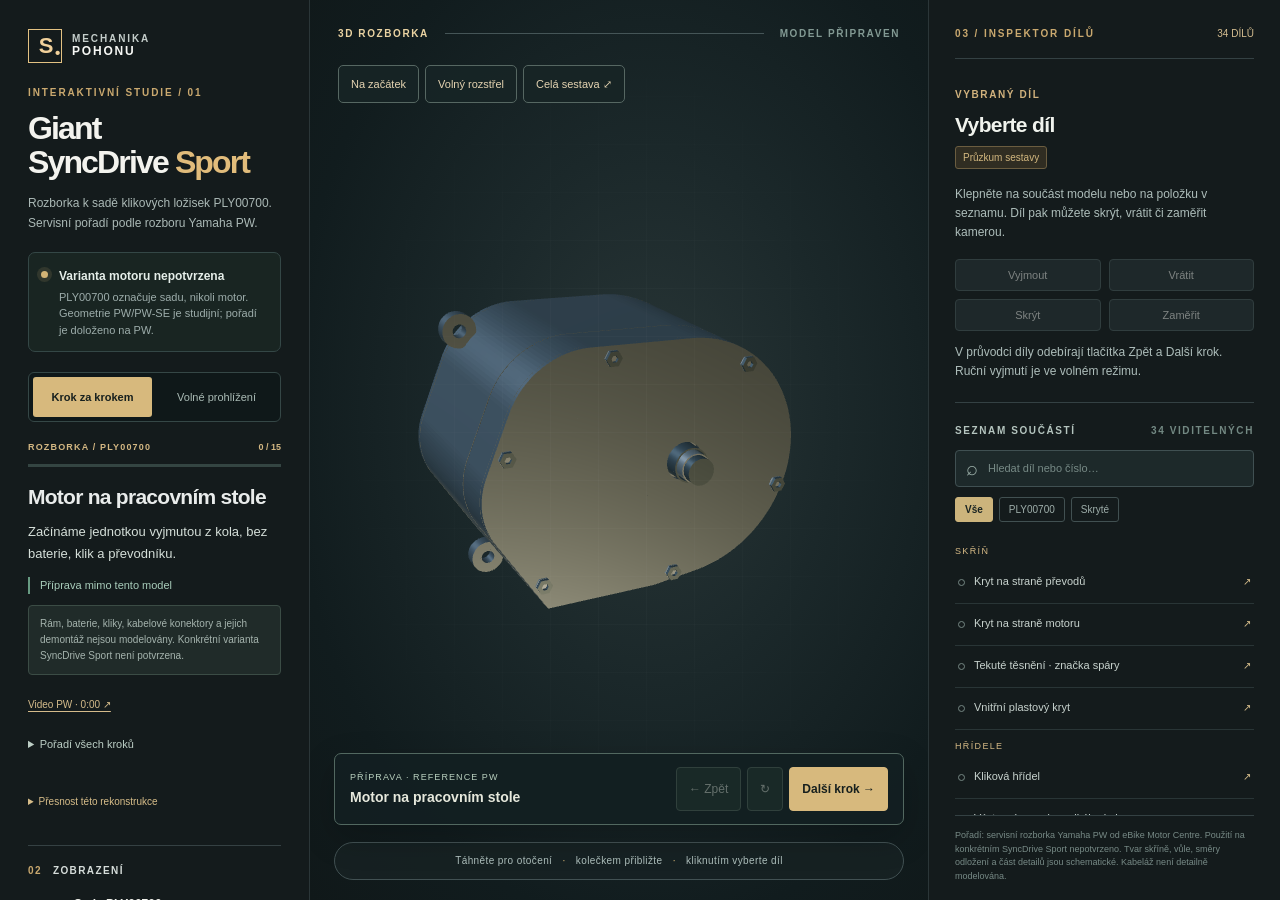
==== index.html @ a7e2060c "Publish SyncDrive Sport interactive 3D study" ====
<!doctype html>
<html lang="cs">
<head>
  <meta charset="utf-8">
  <meta name="viewport" content="width=device-width, initial-scale=1">
  <title>SyncDrive Sport | Interaktivní rozborka</title>
  <meta name="description" content="Interaktivní 3D studie motoru Giant SyncDrive Sport. Rozložte sestavu, prohlédněte součásti a odlište doložené údaje od rekonstruované geometrie.">
  <link rel="stylesheet" href="./style.css">
  <script type="importmap">{"imports":{"three":"./vendor/three.module.js"}}</script>
  <script type="module" src="./app.js"></script>
</head>
<body>
  <div class="app-shell">
    <aside class="left-panel">
      <div class="brand"><span class="brand-icon">S<span class="brand-dot">•</span></span><span>MECHANIKA<br><b>POHONU</b></span></div>
      <p class="eyebrow">INTERAKTIVNÍ STUDIE / 01</p>
      <h1>Giant<br>SyncDrive <em>Sport</em></h1>
      <p class="intro">Rozborka k sadě klikových ložisek PLY00700. Servisní pořadí podle rozboru Yamaha PW.</p>
      <div class="status-card"><span class="pulse"></span><div><strong>Varianta motoru nepotvrzena</strong><small>PLY00700 označuje sadu, nikoli motor. Geometrie PW/PW-SE je studijní; pořadí je doloženo na PW.</small></div></div>
      <div class="mode-tabs" aria-label="Režim prohlížení"><button id="mode-guide" aria-pressed="true">Krok za krokem</button><button id="mode-free" aria-pressed="false">Volné prohlížení</button></div>
      <section id="guide-panel" aria-label="Průvodce rozborkou">
        <div class="guide-heading"><span>ROZBORKA / PLY00700</span><output id="step-count">0 / 15</output></div>
        <progress id="step-progress" max="15" value="0" aria-label="Postup rozborky"></progress>
        <h2 id="step-title">Motor na pracovním stole</h2>
        <p id="step-text"></p>
        <p id="step-tool" class="step-tool"></p>
        <p id="step-note" class="step-note"></p>
        <a id="step-source" class="detail-source" target="_blank" rel="noreferrer">Referenční video PW ↗</a>
        <details class="guide-outline"><summary>Pořadí všech kroků</summary><ol id="step-list"></ol></details>
        <details class="accuracy-notes"><summary>Přesnost této rekonstrukce</summary><p>Skříň má dutinu, díly průchozí otvory a převody oddělené roviny. Po vytažení z uložení se podsestavy odkládají stranou; O-kroužky se schematicky roztahují.</p><p>Průniky jsou kontrolovány pro tuto studijní geometrii a její dráhy. Skříň, středy hřídelí, zubové profily, rozměry ložisek a kabeláž nejsou výrobně přesné. Značka tekutého těsnění není vyjímatelný díl.</p><a href="https://www.ebikemotorcentre.com/product/yamaha-pw-pw-se-crankshaft-bearing-kit-part-no-ply00700/" target="_blank" rel="noreferrer">Katalog sady PLY00700 ↗</a></details>
      </section>
      <div id="free-controls" hidden>
      <div class="control-title"><span>01</span> ROZLOŽENÍ</div>
      <div class="range-row"><label for="explode">Průběh rozborky</label><output id="explode-value">0 %</output></div>
      <input id="explode" type="range" min="0" max="100" value="0" step="1" aria-label="Míra rozložení sestavy">
      <div class="range-endpoints"><span>Sestaveno</span><span>Rozloženo</span></div>
      <p class="free-note">Posuvník plynule prochází ověřenými drahami průvodce. Ruční vyjmutí odloží vybraný díl samostatně vedle sestavy.</p>
      </div>
      <div class="control-title"><span>02</span> ZOBRAZENÍ</div>
      <button id="kit" class="toggle-button" aria-pressed="false"><span class="switch"></span><span><b>Sada PLY00700</b><small>Zvýraznit kliková ložiska a O-kroužky</small></span></button>
      <button id="housing" class="toggle-button" aria-pressed="false"><span class="switch"></span><span><b>Průhledná skříň</b><small>Odhalit vnitřní uspořádání</small></span></button>
      <button id="assemble" class="primary-action">Sestavit vše <span>↺</span></button>
      <button id="camera-reset" class="text-action">Vrátit výchozí pohled <span>⌖</span></button>
      <p class="source-note">Podklady: <a href="https://avdweb.nl/solar-bike/hub-motor/yamaha-pw-se" target="_blank" rel="noreferrer">rozbor PW-SE ↗</a> · <a href="https://www.ebikemotorcentre.com/yamaha-motor-parts/yamaha-pw-and-pw-se/" target="_blank" rel="noreferrer">servisní katalog ↗</a></p>
    </aside>
    <main class="stage" id="stage">
      <div class="stage-top"><span class="stage-kicker">3D ROZBORKA</span><span class="stage-line"></span><span id="load-state" role="status">NAČÍTÁM MODEL</span></div>
      <div id="canvas-wrap" aria-label="Interaktivní model motoru"></div>
      <div id="stage-message" class="stage-message" role="status"><span class="loading-ring" aria-hidden="true"></span><strong id="stage-message-title">Připravujeme model motoru</strong><p id="stage-message-text">Načítání 3D sestavy a seznamu součástí…</p><button id="retry" hidden>Zkusit znovu</button></div>
      <div class="stage-tools" aria-label="Rychlé pohledy"><button id="view-assembled">Na začátek</button><button id="view-exploded">Volný rozstřel</button><button id="fit-all" title="Zobrazit všechny viditelné díly">Celá sestava ⤢</button></div>
      <div id="guide-nav" class="guide-nav" aria-label="Ovládání rozborky"><div class="guide-current" role="status" aria-live="polite"><span id="stage-step-count">PŘÍPRAVA</span><strong id="stage-step-title">Motor na pracovním stole</strong></div><div class="guide-nav-buttons"><button id="step-prev" disabled>← Zpět</button><button id="step-replay" disabled title="Zopakovat pohyb aktuálního kroku">↻</button><button id="step-next">Další krok →</button></div></div>
      <div class="stage-hint">Táhněte pro otočení <i>·</i> kolečkem přibližte <i>·</i> kliknutím vyberte díl</div>
      <div class="stage-corner">PW / PW-SE<br><strong>SYNC<span>DRIVE</span></strong></div>
    </main>
    <aside class="right-panel">
      <div class="panel-top"><span class="eyebrow">03 / INSPEKTOR DÍLŮ</span><span id="part-count">—</span></div>
      <div class="selected" id="selected">
        <span class="selected-label">VYBRANÝ DÍL</span>
        <h2 id="selected-name">Vyberte díl</h2>
        <code id="selected-id"></code>
        <span id="selected-status" class="fact-pill">Průzkum sestavy</span>
        <p id="selected-description">Klepněte na součást modelu nebo na položku v seznamu. Díl pak můžete skrýt, vrátit či zaměřit kamerou.</p>
        <div class="selected-actions"><button id="remove-part" disabled>Vyjmout</button><button id="restore-part" disabled>Vrátit</button><button id="hide-part" disabled>Skrýt</button><button id="focus-part" disabled>Zaměřit</button></div>
        <p id="inspection-note" class="inspection-note">V průvodci díly odebírají tlačítka Zpět a Další krok. Ruční vyjmutí je ve volném režimu.</p>
        <a id="selected-source" class="detail-source" target="_blank" rel="noreferrer" hidden>Otevřít zdroj ↗</a>
      </div>
      <div class="list-title"><span>SEZNAM SOUČÁSTÍ</span><span id="visible-count"></span></div>
      <label class="search-wrap"><span>⌕</span><input id="search" type="search" placeholder="Hledat díl nebo číslo…" autocomplete="off" aria-label="Hledat díl"></label>
      <div class="filter-row"><button class="filter active" data-filter="all">Vše</button><button class="filter" data-filter="kit">PLY00700</button><button class="filter" data-filter="hidden">Skryté</button></div>
      <div id="part-list" class="part-list" aria-label="Seznam součástí"></div>
      <div class="disclaimer">Pořadí: servisní rozborka Yamaha PW od eBike Motor Centre. Použití na konkrétním SyncDrive Sport nepotvrzeno. Tvar skříně, vůle, směry odložení a část detailů jsou schematické. Kabeláž není detailně modelována.</div>
    </aside>
  </div>
  <noscript><p class="noscript-message">Pro zobrazení interaktivního motoru zapněte JavaScript v prohlížeči.</p></noscript>
</body>
</html>
---- style.css ----
:root{font-family:Inter,ui-sans-serif,-apple-system,BlinkMacSystemFont,"Segoe UI",sans-serif;color:#e9eceb;background:#101617;font-synthesis:none}*{box-sizing:border-box}html,body{margin:0;min-width:320px;height:100%}button,input{font:inherit}button{cursor:pointer}a{color:inherit}.app-shell{display:grid;grid-template-columns:310px minmax(360px,1fr) 352px;min-height:100vh;height:100vh}.left-panel,.right-panel{z-index:2;background:#141b1c;overflow:auto;scrollbar-width:thin;scrollbar-color:#394548 transparent}.left-panel{padding:29px 28px 24px;border-right:1px solid #2b3638}.right-panel{padding:28px 26px 0;border-left:1px solid #2b3638;display:flex;flex-direction:column}.brand{display:flex;gap:10px;align-items:center;font-size:10px;line-height:1.05;letter-spacing:.19em;font-weight:600;color:#c4cdca}.brand b{font-size:12px;letter-spacing:.15em;color:#f6f7f4}.brand-icon{width:34px;height:34px;border:1px solid #e3c283;display:grid;place-items:center;font-size:22px;font-weight:700;letter-spacing:-.1em;color:#f1d19b;position:relative}.brand-dot{font-size:15px;position:absolute;bottom:1px;right:3px}.eyebrow{font-size:10px;letter-spacing:.19em;font-weight:750;color:#caa96f}.left-panel>.eyebrow{margin:54px 0 14px}h1{font-size:43px;letter-spacing:-.058em;line-height:1.05;margin:0;color:#f3f3ee;font-weight:700}h1 em{font-style:normal;color:#e1bc7b}.intro{font-size:13px;line-height:1.68;color:#abb9b6;max-width:250px;margin:19px 0 26px}.status-card{display:flex;gap:11px;align-items:flex-start;border:1px solid #344746;background:#192522;padding:13px 12px;margin-bottom:30px;border-radius:7px}.status-card strong{font-size:12px;color:#e5eee9}.status-card small{display:block;color:#9dadab;font-size:11px;line-height:1.5;margin-top:5px}.pulse{width:7px;height:7px;flex:none;background:#d3b475;border-radius:50%;margin-top:5px;box-shadow:0 0 0 4px #d3b47520}.control-title{border-top:1px solid #354143;padding-top:19px;margin:0 0 17px;display:flex;gap:11px;color:#d6ddda;letter-spacing:.14em;font-weight:750;font-size:10px}.control-title span{color:#c9a86e}.range-row{display:flex;justify-content:space-between;align-items:center;color:#e9efeb;font-size:13px;margin:2px 0 14px}.range-row output{color:#e5c48b;font-variant-numeric:tabular-nums}input[type=range]{width:100%;height:4px;appearance:none;background:#52605c;border-radius:3px;outline:none;accent-color:#e6c185}input[type=range]::-webkit-slider-thumb{appearance:none;width:16px;height:16px;background:#ecc98d;border:3px solid #29302d;border-radius:50%;box-shadow:0 0 0 2px #ecc98d}.range-endpoints{display:flex;justify-content:space-between;color:#788984;font-size:10px;margin:9px 0 31px}.toggle-button{width:100%;display:flex;align-items:center;text-align:left;gap:12px;background:transparent;border:0;color:#f1f2ec;padding:4px 0 18px}.toggle-button+ .toggle-button{padding-top:2px}.toggle-button b{display:block;font-weight:600;font-size:12px}.toggle-button small{display:block;margin-top:4px;font-size:10px;color:#899c98;line-height:1.4}.switch{width:34px;height:19px;border-radius:12px;border:1px solid #586561;flex:none;position:relative;transition:.2s}.switch:before{content:"";display:block;width:11px;height:11px;background:#84948f;border-radius:50%;position:absolute;top:3px;left:3px;transition:.2s}.toggle-button[aria-pressed=true] .switch{background:#d5b478;border-color:#d5b478}.toggle-button[aria-pressed=true] .switch:before{left:18px;background:#1b2523}.primary-action{margin-top:7px;width:100%;background:#d7b97d;border:1px solid #d7b97d;border-radius:4px;color:#17201e;font-weight:700;font-size:12px;padding:13px;display:flex;justify-content:space-between}.primary-action:hover{background:#edcf93}.text-action{width:100%;background:transparent;border:0;border-bottom:1px solid #354143;color:#c2cdc8;font-size:11px;padding:16px 1px;display:flex;justify-content:space-between}.text-action:hover{color:white}.source-note{font-size:10px;line-height:1.6;color:#778984;margin:26px 0 0}.source-note a{color:#b6aaa0;text-underline-offset:3px}.stage{background:radial-gradient(ellipse at 55% 46%,#293637 0,#1b282a 39%,#111c1e 75%,#101819 100%);min-width:0;position:relative;overflow:hidden}.stage:after{content:"";position:absolute;inset:0;pointer-events:none;background-image:linear-gradient(#ffffff06 1px,transparent 1px),linear-gradient(90deg,#ffffff06 1px,transparent 1px);background-size:48px 48px;mask-image:radial-gradient(ellipse at center,#000 13%,transparent 74%)}.stage-top{position:absolute;left:28px;right:28px;top:28px;z-index:1;display:flex;align-items:center;gap:16px;font-size:10px;letter-spacing:.16em;color:#cedad7;font-weight:700}.stage-kicker{color:#ead3a2}.stage-line{height:1px;background:#455557;flex:1}.stage-top #load-state{color:#829993}.stage-hint{position:absolute;z-index:1;left:24px;bottom:23px;font-size:10px;letter-spacing:.04em;color:#afc0bd;background:#182324d0;border:1px solid #425153;border-radius:100px;padding:10px 16px;pointer-events:none}.stage-hint i{font-style:normal;color:#d9b878;margin:0 7px}.stage-corner{position:absolute;right:28px;bottom:28px;text-align:right;color:#8ca09b;letter-spacing:.18em;font-size:9px;line-height:1.8}.stage-corner strong{font-size:12px;color:#e5e8e1}.stage-corner strong span{color:#d8b675}#canvas-wrap{position:absolute;inset:0}#canvas-wrap canvas{display:block;width:100%;height:100%;outline:none;cursor:grab}#canvas-wrap canvas:active{cursor:grabbing}.panel-top,.list-title{display:flex;justify-content:space-between;align-items:center}.panel-top{border-bottom:1px solid #344143;padding-bottom:19px}.panel-top .eyebrow{margin:0}.panel-top #part-count{font-size:10px;color:#d4bd90}.selected{padding:25px 0 20px;border-bottom:1px solid #344143;min-height:269px}.selected-label,.list-title{letter-spacing:.16em;font-size:10px;font-weight:700;color:#b5c5bf}.selected-label{color:#d1b27d}.selected h2{font-size:21px;line-height:1.17;letter-spacing:-.03em;margin:11px 0 12px;color:#f0f3ed}.fact-pill{display:inline-block;color:#d2b77f;border:1px solid #6b5d40;background:#302d22;border-radius:3px;font-size:10px;padding:5px 7px}.fact-pill.verified{background:#1e3430;border-color:#3c7668;color:#9bd0b7}.selected p{font-size:12px;line-height:1.62;color:#adbdba;min-height:50px;margin:16px 0}.selected-actions{display:flex;gap:8px}.selected-actions button{flex:1;background:#293638;border:1px solid #4d6060;color:#e5eae5;padding:9px 6px;border-radius:4px;font-size:11px}.selected-actions button:hover:not(:disabled){background:#40504f}.selected-actions button:disabled{opacity:.5;cursor:default}.detail-source{display:inline-block;color:#d5bc8b;font-size:10px;margin-top:14px;text-decoration:underline;text-underline-offset:3px}.list-title{padding:22px 0 14px}.list-title #visible-count{color:#738983}.search-wrap{display:flex;align-items:center;gap:8px;background:#1d292a;border:1px solid #405052;border-radius:4px;padding:0 10px;color:#9cb0a9}.search-wrap span{font-size:20px;line-height:0}.search-wrap input{border:0;background:transparent;color:#edf1eb;font-size:11px;width:100%;height:35px;outline:none}.search-wrap input::placeholder{color:#778a86}.filter-row{display:flex;gap:6px;margin:10px 0 13px}.filter{border:1px solid #415051;background:transparent;color:#9eaeaa;border-radius:3px;padding:6px 9px;font-size:10px}.filter.active{background:#ccb47c;border-color:#ccb47c;color:#1b2523;font-weight:700}.part-list{overflow:auto;flex:1;min-height:100px;scrollbar-color:#3d4d4d transparent;scrollbar-width:thin;padding-bottom:10px}.group-heading{position:sticky;top:0;background:#141b1c;color:#d5b985;letter-spacing:.15em;font-size:9px;padding:11px 0 6px;z-index:1}.part-item{width:100%;min-height:42px;border:0;border-bottom:1px solid #293536;background:transparent;color:#c8d3ce;text-align:left;padding:8px 3px;display:flex;align-items:center;gap:9px;font-size:11px;line-height:1.25}.part-item:hover,.part-item.active{color:#f0e5d0;background:#263332}.part-item.hidden{opacity:.55}.part-item.kit .part-indicator{background:#e3bd76;border-color:#e3bd76}.part-indicator{flex:none;width:7px;height:7px;border-radius:50%;border:1px solid #758783}.part-item span:nth-child(2){flex:1}.part-item .eye{color:#d6bd8b;font-size:10px}.disclaimer{font-size:9px;line-height:1.5;color:#778a86;padding:13px 0 17px;border-top:1px solid #344143;background:#141b1c}@media(max-width:1150px){.app-shell{grid-template-columns:270px minmax(310px,1fr) 310px}.left-panel{padding-left:20px;padding-right:20px}.right-panel{padding-left:18px;padding-right:18px}h1{font-size:38px}}@media(max-width:900px){.app-shell{height:auto;grid-template-columns:280px 1fr;grid-template-rows:minmax(560px,70vh) auto}.left-panel{grid-column:1;grid-row:1/3}.stage{grid-column:2;grid-row:1}.right-panel{grid-column:2;grid-row:2;height:600px;border-top:1px solid #2b3638}.stage-hint{left:12px;right:12px;text-align:center;font-size:9px}}@media(max-width:620px){.app-shell{display:flex;flex-direction:column;height:auto}.left-panel{order:2;padding:22px}.left-panel>.eyebrow{margin-top:24px}.stage{order:1;height:55vh;min-height:380px}.right-panel{order:3;height:650px}.stage-top{top:15px;left:15px;right:15px}.stage-hint{bottom:13px}.stage-corner{display:none}}

.selected code{display:block;font-size:10px;color:#8ea7a1;margin:-4px 0 10px}.selected-actions{display:grid;grid-template-columns:1fr 1fr;gap:8px}.selected-actions button{flex:auto}

/* Status and controls stay usable while the 3D scene loads. */
[hidden]{display:none!important}
button:focus-visible,input:focus-visible,a:focus-visible{outline:2px solid #edcf93;outline-offset:4px}
button:disabled{cursor:default;opacity:.45}
.stage-tools{position:absolute;top:65px;left:28px;right:28px;z-index:2;display:flex;gap:6px;flex-wrap:wrap}
.stage-tools button,.stage-message button{border:1px solid #566762;background:#182526e8;color:#e5d4b2;border-radius:5px;font-size:11px;padding:10px 12px;min-height:38px}
.stage-tools button:hover:not(:disabled){background:#354642}
.stage-message{position:absolute;inset:0;z-index:3;display:flex;align-items:center;justify-content:center;flex-direction:column;text-align:center;background:#162223ed;padding:32px}
.stage-message strong{font-size:20px;letter-spacing:-.03em}
.stage-message p{max-width:320px;font-size:13px;line-height:1.7;color:#aebeb8}
.stage-message.error .loading-ring{display:none}
.loading-ring{width:30px;height:30px;margin-bottom:24px;border:2px solid #53605b;border-top-color:#edcf93;border-radius:50%;animation:loading-turn 1s linear infinite}
@keyframes loading-turn{to{transform:rotate(360deg)}}
#canvas-wrap canvas{touch-action:none}
.noscript-message{position:fixed;inset:30% 10% auto;background:#182526;color:#edcf93;padding:30px;z-index:10;border:1px solid #edcf93}
@media(min-width:901px){.stage-hint{right:24px;text-align:center;line-height:1.6;bottom:20px}.stage-corner{bottom:80px}}
@media(min-width:621px) and (max-width:900px){.stage-corner{bottom:85px}}
@media(max-width:620px){.stage{position:sticky;top:0;z-index:4;height:46svh;min-height:300px;max-height:480px;border-bottom:1px solid #405052}.stage-tools{top:48px;left:15px;right:15px}.stage-tools button{min-height:40px}.stage-hint{font-size:9px;line-height:1.6;padding:8px}.right-panel{height:auto;min-height:650px;overflow:visible}.part-list{max-height:420px;flex:auto}.part-item{min-height:46px}.selected-actions button,.filter,.toggle-button{min-height:44px}.stage-top{gap:8px;font-size:9px;letter-spacing:.1em}.left-panel>.eyebrow{margin-top:12px}}
@media(prefers-reduced-motion:reduce){*,*:before,*:after{animation:none!important;transition:none!important}}

/* Guided bearing-kit disassembly. */
.left-panel:has(#mode-guide[aria-pressed=true]) h1{font-size:32px}
.left-panel:has(#mode-guide[aria-pressed=true])>.eyebrow{margin-top:24px}
.left-panel:has(#mode-guide[aria-pressed=true]) .intro{margin:14px 0 18px;font-size:12px}
.status-card{margin-bottom:20px}
.mode-tabs{display:grid;grid-template-columns:1fr 1fr;gap:5px;background:#0f1819;padding:4px;border:1px solid #354746;border-radius:6px;margin:0 0 20px}
.mode-tabs button{border:0;border-radius:3px;background:transparent;color:#aabbb5;font-size:11px;min-height:40px;padding:7px}
.mode-tabs button[aria-pressed=true]{background:#d7b97d;color:#17201e;font-weight:700}
.guide-heading{display:flex;justify-content:space-between;font-size:9px;letter-spacing:.13em;color:#d3b782;font-weight:700}
.guide-heading output{font-variant-numeric:tabular-nums;letter-spacing:0}
#step-progress{appearance:none;width:100%;height:3px;margin:12px 0 16px;accent-color:#d7b97d;border:0;background:#344542}
#step-progress::-webkit-progress-bar{background:#344542}
#step-progress::-webkit-progress-value{background:#d7b97d}
#guide-panel h2{font-size:21px;line-height:1.22;letter-spacing:-.035em;margin:0 0 12px}
#step-text{color:#d5dfd9;font-size:13px;line-height:1.65;margin:0 0 13px}
.step-tool{color:#a9cdbb;font-size:11px;line-height:1.5;border-left:2px solid #679b82;padding-left:10px}
.step-note,.free-note,.inspection-note{font-size:10px;line-height:1.6;color:#a5b4ae}
.step-note{background:#202b29;padding:10px 11px;border:1px solid #3b4c45;border-radius:4px}
.guide-outline{margin:16px 0 22px;font-size:11px;color:#bccec5}
.guide-outline summary{cursor:pointer;padding:10px 0;min-height:36px}
#step-list{list-style:none;margin:0;padding:0;max-height:235px;overflow:auto;scrollbar-width:thin}
#step-list button{width:100%;text-align:left;background:transparent;border:0;border-bottom:1px solid #344540;padding:10px 6px;min-height:40px;color:#adbbb5;font-size:11px;line-height:1.4}
#step-list button[aria-current=step]{background:#2b3a32;color:#e5ce9c;border-left:2px solid #d7b97d}
#step-list button:disabled{opacity:.45}
.guide-nav{position:absolute;bottom:75px;left:24px;right:24px;z-index:2;background:#132022ee;border:1px solid #526860;border-radius:7px;display:flex;align-items:center;justify-content:space-between;gap:16px;padding:13px 15px;box-shadow:0 12px 35px #0003}
.guide-current{min-width:0}
.guide-current span{display:block;font-size:9px;letter-spacing:.12em;color:#b9d0bf;margin-bottom:6px}
.guide-current strong{display:block;font-size:14px;line-height:1.3;color:#e6e8dc}
.guide-nav-buttons{display:flex;gap:6px;flex:none}
.guide-nav button{border:1px solid #607467;border-radius:4px;background:#263b33;color:#e1e8dc;padding:10px 12px;min-height:44px;font-size:12px}
.guide-nav #step-next{background:#d7b97d;border-color:#d7b97d;color:#17201e;font-weight:700}
.guide-nav button:disabled{opacity:.4}
.stage:has(#guide-nav:not([hidden])) .stage-corner{display:none}
.part-item.current-step{background:#1e352a;border-left:2px solid #80b899;padding-left:6px}
.part-item.current-step .eye{color:#a9d8bb;font-size:9px}
.inspection-note{font-size:10px;min-height:0!important;margin:12px 0 0!important}
@media(max-width:1150px){.guide-nav{flex-direction:column;align-items:stretch;gap:10px}.guide-nav-buttons{justify-content:flex-end}.guide-current strong{font-size:13px}}
@media(max-width:620px){.guide-nav{bottom:12px;left:12px;right:12px;padding:9px 11px;gap:8px}.guide-current span{font-size:8px;margin-bottom:3px}.guide-current strong{font-size:12px}.guide-nav-buttons{justify-content:stretch}.guide-nav button{font-size:11px;min-height:40px;padding:8px 10px}#step-next{flex:1}.stage:has(#guide-nav:not([hidden])) .stage-hint{display:none}.stage{height:52svh;min-height:360px}.stage-tools button{font-size:10px;padding:8px}.mode-tabs button{min-height:44px}}
.accuracy-notes{font-size:10px;color:#a9b8b0;line-height:1.6;margin:0 0 23px}.accuracy-notes summary{cursor:pointer;color:#d7bd89;min-height:36px;padding:8px 0}.accuracy-notes p{margin:8px 0 12px}.accuracy-notes a{color:#d7bd89;text-underline-offset:3px}
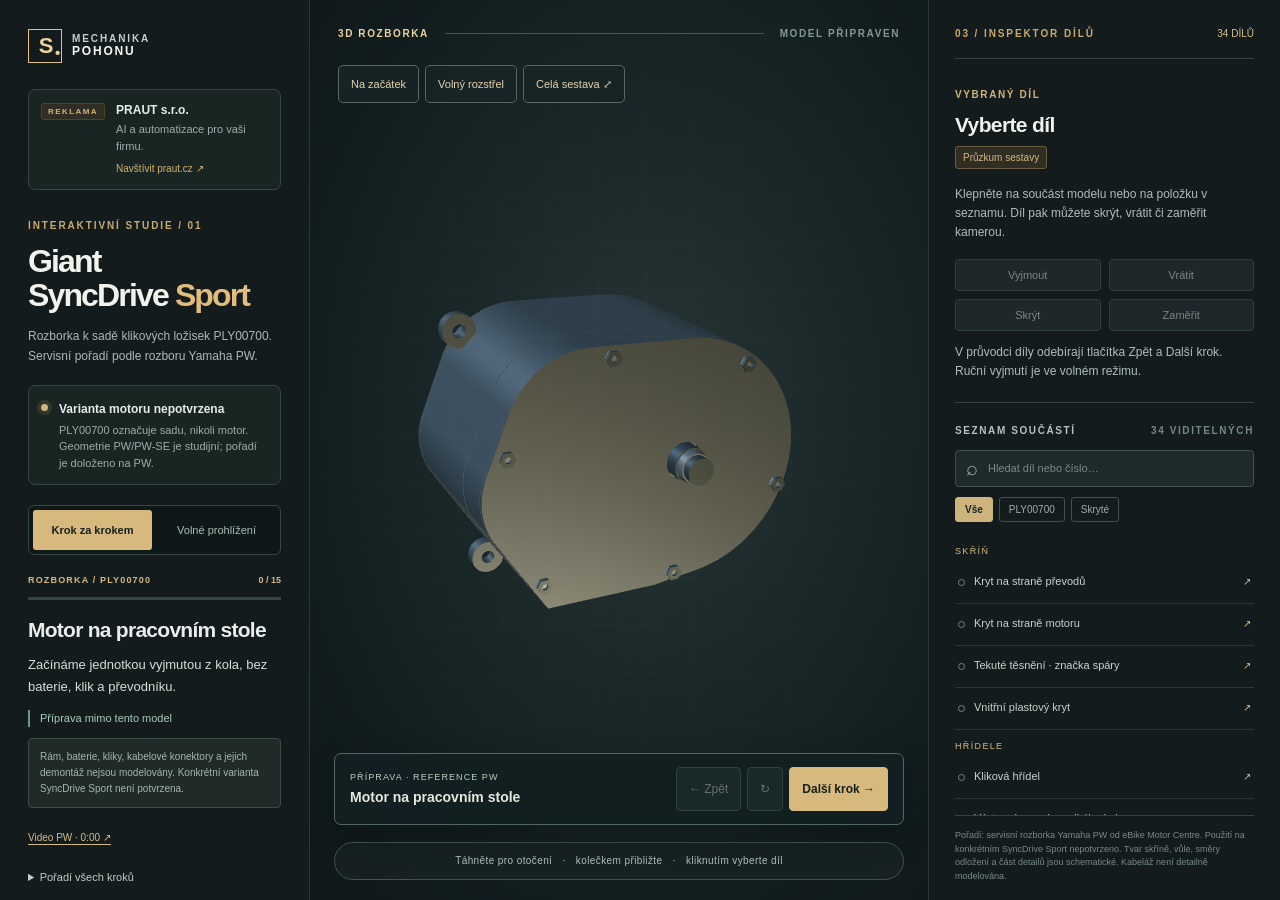
==== commit 0ff5eda7: "Add PRAUT advertisement to public viewer" ====
--- a/index.html
+++ b/index.html
@@ -13,6 +13,14 @@
   <div class="app-shell">
     <aside class="left-panel">
       <div class="brand"><span class="brand-icon">S<span class="brand-dot">•</span></span><span>MECHANIKA<br><b>POHONU</b></span></div>
+      <aside class="ad-card">
+        <span class="ad-tag">REKLAMA</span>
+        <a href="https://www.praut.cz/" target="_blank" rel="noreferrer" aria-label="Přejít na web firmy PRAUT s.r.o.">
+          <h3 class="ad-title">PRAUT s.r.o.</h3>
+          <p class="ad-copy">AI a automatizace pro vaši firmu.</p>
+          <span class="ad-cta">Navštívit praut.cz ↗</span>
+        </a>
+      </aside>
       <p class="eyebrow">INTERAKTIVNÍ STUDIE / 01</p>
       <h1>Giant<br>SyncDrive <em>Sport</em></h1>
       <p class="intro">Rozborka k sadě klikových ložisek PLY00700. Servisní pořadí podle rozboru Yamaha PW.</p>
--- a/style.css
+++ b/style.css
@@ -1,4 +1,4 @@
-:root{font-family:Inter,ui-sans-serif,-apple-system,BlinkMacSystemFont,"Segoe UI",sans-serif;color:#e9eceb;background:#101617;font-synthesis:none}*{box-sizing:border-box}html,body{margin:0;min-width:320px;height:100%}button,input{font:inherit}button{cursor:pointer}a{color:inherit}.app-shell{display:grid;grid-template-columns:310px minmax(360px,1fr) 352px;min-height:100vh;height:100vh}.left-panel,.right-panel{z-index:2;background:#141b1c;overflow:auto;scrollbar-width:thin;scrollbar-color:#394548 transparent}.left-panel{padding:29px 28px 24px;border-right:1px solid #2b3638}.right-panel{padding:28px 26px 0;border-left:1px solid #2b3638;display:flex;flex-direction:column}.brand{display:flex;gap:10px;align-items:center;font-size:10px;line-height:1.05;letter-spacing:.19em;font-weight:600;color:#c4cdca}.brand b{font-size:12px;letter-spacing:.15em;color:#f6f7f4}.brand-icon{width:34px;height:34px;border:1px solid #e3c283;display:grid;place-items:center;font-size:22px;font-weight:700;letter-spacing:-.1em;color:#f1d19b;position:relative}.brand-dot{font-size:15px;position:absolute;bottom:1px;right:3px}.eyebrow{font-size:10px;letter-spacing:.19em;font-weight:750;color:#caa96f}.left-panel>.eyebrow{margin:54px 0 14px}h1{font-size:43px;letter-spacing:-.058em;line-height:1.05;margin:0;color:#f3f3ee;font-weight:700}h1 em{font-style:normal;color:#e1bc7b}.intro{font-size:13px;line-height:1.68;color:#abb9b6;max-width:250px;margin:19px 0 26px}.status-card{display:flex;gap:11px;align-items:flex-start;border:1px solid #344746;background:#192522;padding:13px 12px;margin-bottom:30px;border-radius:7px}.status-card strong{font-size:12px;color:#e5eee9}.status-card small{display:block;color:#9dadab;font-size:11px;line-height:1.5;margin-top:5px}.pulse{width:7px;height:7px;flex:none;background:#d3b475;border-radius:50%;margin-top:5px;box-shadow:0 0 0 4px #d3b47520}.control-title{border-top:1px solid #354143;padding-top:19px;margin:0 0 17px;display:flex;gap:11px;color:#d6ddda;letter-spacing:.14em;font-weight:750;font-size:10px}.control-title span{color:#c9a86e}.range-row{display:flex;justify-content:space-between;align-items:center;color:#e9efeb;font-size:13px;margin:2px 0 14px}.range-row output{color:#e5c48b;font-variant-numeric:tabular-nums}input[type=range]{width:100%;height:4px;appearance:none;background:#52605c;border-radius:3px;outline:none;accent-color:#e6c185}input[type=range]::-webkit-slider-thumb{appearance:none;width:16px;height:16px;background:#ecc98d;border:3px solid #29302d;border-radius:50%;box-shadow:0 0 0 2px #ecc98d}.range-endpoints{display:flex;justify-content:space-between;color:#788984;font-size:10px;margin:9px 0 31px}.toggle-button{width:100%;display:flex;align-items:center;text-align:left;gap:12px;background:transparent;border:0;color:#f1f2ec;padding:4px 0 18px}.toggle-button+ .toggle-button{padding-top:2px}.toggle-button b{display:block;font-weight:600;font-size:12px}.toggle-button small{display:block;margin-top:4px;font-size:10px;color:#899c98;line-height:1.4}.switch{width:34px;height:19px;border-radius:12px;border:1px solid #586561;flex:none;position:relative;transition:.2s}.switch:before{content:"";display:block;width:11px;height:11px;background:#84948f;border-radius:50%;position:absolute;top:3px;left:3px;transition:.2s}.toggle-button[aria-pressed=true] .switch{background:#d5b478;border-color:#d5b478}.toggle-button[aria-pressed=true] .switch:before{left:18px;background:#1b2523}.primary-action{margin-top:7px;width:100%;background:#d7b97d;border:1px solid #d7b97d;border-radius:4px;color:#17201e;font-weight:700;font-size:12px;padding:13px;display:flex;justify-content:space-between}.primary-action:hover{background:#edcf93}.text-action{width:100%;background:transparent;border:0;border-bottom:1px solid #354143;color:#c2cdc8;font-size:11px;padding:16px 1px;display:flex;justify-content:space-between}.text-action:hover{color:white}.source-note{font-size:10px;line-height:1.6;color:#778984;margin:26px 0 0}.source-note a{color:#b6aaa0;text-underline-offset:3px}.stage{background:radial-gradient(ellipse at 55% 46%,#293637 0,#1b282a 39%,#111c1e 75%,#101819 100%);min-width:0;position:relative;overflow:hidden}.stage:after{content:"";position:absolute;inset:0;pointer-events:none;background-image:linear-gradient(#ffffff06 1px,transparent 1px),linear-gradient(90deg,#ffffff06 1px,transparent 1px);background-size:48px 48px;mask-image:radial-gradient(ellipse at center,#000 13%,transparent 74%)}.stage-top{position:absolute;left:28px;right:28px;top:28px;z-index:1;display:flex;align-items:center;gap:16px;font-size:10px;letter-spacing:.16em;color:#cedad7;font-weight:700}.stage-kicker{color:#ead3a2}.stage-line{height:1px;background:#455557;flex:1}.stage-top #load-state{color:#829993}.stage-hint{position:absolute;z-index:1;left:24px;bottom:23px;font-size:10px;letter-spacing:.04em;color:#afc0bd;background:#182324d0;border:1px solid #425153;border-radius:100px;padding:10px 16px;pointer-events:none}.stage-hint i{font-style:normal;color:#d9b878;margin:0 7px}.stage-corner{position:absolute;right:28px;bottom:28px;text-align:right;color:#8ca09b;letter-spacing:.18em;font-size:9px;line-height:1.8}.stage-corner strong{font-size:12px;color:#e5e8e1}.stage-corner strong span{color:#d8b675}#canvas-wrap{position:absolute;inset:0}#canvas-wrap canvas{display:block;width:100%;height:100%;outline:none;cursor:grab}#canvas-wrap canvas:active{cursor:grabbing}.panel-top,.list-title{display:flex;justify-content:space-between;align-items:center}.panel-top{border-bottom:1px solid #344143;padding-bottom:19px}.panel-top .eyebrow{margin:0}.panel-top #part-count{font-size:10px;color:#d4bd90}.selected{padding:25px 0 20px;border-bottom:1px solid #344143;min-height:269px}.selected-label,.list-title{letter-spacing:.16em;font-size:10px;font-weight:700;color:#b5c5bf}.selected-label{color:#d1b27d}.selected h2{font-size:21px;line-height:1.17;letter-spacing:-.03em;margin:11px 0 12px;color:#f0f3ed}.fact-pill{display:inline-block;color:#d2b77f;border:1px solid #6b5d40;background:#302d22;border-radius:3px;font-size:10px;padding:5px 7px}.fact-pill.verified{background:#1e3430;border-color:#3c7668;color:#9bd0b7}.selected p{font-size:12px;line-height:1.62;color:#adbdba;min-height:50px;margin:16px 0}.selected-actions{display:flex;gap:8px}.selected-actions button{flex:1;background:#293638;border:1px solid #4d6060;color:#e5eae5;padding:9px 6px;border-radius:4px;font-size:11px}.selected-actions button:hover:not(:disabled){background:#40504f}.selected-actions button:disabled{opacity:.5;cursor:default}.detail-source{display:inline-block;color:#d5bc8b;font-size:10px;margin-top:14px;text-decoration:underline;text-underline-offset:3px}.list-title{padding:22px 0 14px}.list-title #visible-count{color:#738983}.search-wrap{display:flex;align-items:center;gap:8px;background:#1d292a;border:1px solid #405052;border-radius:4px;padding:0 10px;color:#9cb0a9}.search-wrap span{font-size:20px;line-height:0}.search-wrap input{border:0;background:transparent;color:#edf1eb;font-size:11px;width:100%;height:35px;outline:none}.search-wrap input::placeholder{color:#778a86}.filter-row{display:flex;gap:6px;margin:10px 0 13px}.filter{border:1px solid #415051;background:transparent;color:#9eaeaa;border-radius:3px;padding:6px 9px;font-size:10px}.filter.active{background:#ccb47c;border-color:#ccb47c;color:#1b2523;font-weight:700}.part-list{overflow:auto;flex:1;min-height:100px;scrollbar-color:#3d4d4d transparent;scrollbar-width:thin;padding-bottom:10px}.group-heading{position:sticky;top:0;background:#141b1c;color:#d5b985;letter-spacing:.15em;font-size:9px;padding:11px 0 6px;z-index:1}.part-item{width:100%;min-height:42px;border:0;border-bottom:1px solid #293536;background:transparent;color:#c8d3ce;text-align:left;padding:8px 3px;display:flex;align-items:center;gap:9px;font-size:11px;line-height:1.25}.part-item:hover,.part-item.active{color:#f0e5d0;background:#263332}.part-item.hidden{opacity:.55}.part-item.kit .part-indicator{background:#e3bd76;border-color:#e3bd76}.part-indicator{flex:none;width:7px;height:7px;border-radius:50%;border:1px solid #758783}.part-item span:nth-child(2){flex:1}.part-item .eye{color:#d6bd8b;font-size:10px}.disclaimer{font-size:9px;line-height:1.5;color:#778a86;padding:13px 0 17px;border-top:1px solid #344143;background:#141b1c}@media(max-width:1150px){.app-shell{grid-template-columns:270px minmax(310px,1fr) 310px}.left-panel{padding-left:20px;padding-right:20px}.right-panel{padding-left:18px;padding-right:18px}h1{font-size:38px}}@media(max-width:900px){.app-shell{height:auto;grid-template-columns:280px 1fr;grid-template-rows:minmax(560px,70vh) auto}.left-panel{grid-column:1;grid-row:1/3}.stage{grid-column:2;grid-row:1}.right-panel{grid-column:2;grid-row:2;height:600px;border-top:1px solid #2b3638}.stage-hint{left:12px;right:12px;text-align:center;font-size:9px}}@media(max-width:620px){.app-shell{display:flex;flex-direction:column;height:auto}.left-panel{order:2;padding:22px}.left-panel>.eyebrow{margin-top:24px}.stage{order:1;height:55vh;min-height:380px}.right-panel{order:3;height:650px}.stage-top{top:15px;left:15px;right:15px}.stage-hint{bottom:13px}.stage-corner{display:none}}
+:root{font-family:Inter,ui-sans-serif,-apple-system,BlinkMacSystemFont,"Segoe UI",sans-serif;color:#e9eceb;background:#101617;font-synthesis:none}*{box-sizing:border-box}html,body{margin:0;min-width:320px;height:100%}button,input{font:inherit}button{cursor:pointer}a{color:inherit}.app-shell{display:grid;grid-template-columns:310px minmax(360px,1fr) 352px;min-height:100vh;height:100vh}.left-panel,.right-panel{z-index:2;background:#141b1c;overflow:auto;scrollbar-width:thin;scrollbar-color:#394548 transparent}.left-panel{padding:29px 28px 24px;border-right:1px solid #2b3638}.right-panel{padding:28px 26px 0;border-left:1px solid #2b3638;display:flex;flex-direction:column}.brand{display:flex;gap:10px;align-items:center;font-size:10px;line-height:1.05;letter-spacing:.19em;font-weight:600;color:#c4cdca}.brand b{font-size:12px;letter-spacing:.15em;color:#f6f7f4}.brand-icon{width:34px;height:34px;border:1px solid #e3c283;display:grid;place-items:center;font-size:22px;font-weight:700;letter-spacing:-.1em;color:#f1d19b;position:relative}.brand-dot{font-size:15px;position:absolute;bottom:1px;right:3px}.eyebrow{font-size:10px;letter-spacing:.19em;font-weight:750;color:#caa96f}.left-panel>.eyebrow{margin:54px 0 14px}h1{font-size:43px;letter-spacing:-.058em;line-height:1.05;margin:0;color:#f3f3ee;font-weight:700}h1 em{font-style:normal;color:#e1bc7b}.intro{font-size:13px;line-height:1.68;color:#abb9b6;max-width:250px;margin:19px 0 26px}.status-card{display:flex;gap:11px;align-items:flex-start;border:1px solid #344746;background:#192522;padding:13px 12px;margin-bottom:30px;border-radius:7px}.status-card strong{font-size:12px;color:#e5eee9}.status-card small{display:block;color:#9dadab;font-size:11px;line-height:1.5;margin-top:5px}.pulse{width:7px;height:7px;flex:none;background:#d3b475;border-radius:50%;margin-top:5px;box-shadow:0 0 0 4px #d3b47520}.ad-card{display:flex;gap:11px;align-items:flex-start;border:1px solid #344746;background:#192522;padding:13px 12px;margin:26px 0 30px;border-radius:7px}.ad-card a{text-decoration:none;color:inherit;cursor:pointer}.ad-tag{font-size:8px;letter-spacing:.18em;font-weight:700;color:#d3b475;background:#302d22;border:1px solid #4b452e;border-radius:3px;padding:3px 6px;flex:none}.ad-title{font-size:12px;font-weight:600;color:#e5eee9;margin:0}.ad-copy{display:block;color:#9dadab;font-size:11px;line-height:1.5;margin:4px 0}.ad-cta{color:#d3b475;font-size:10px}.ad-card:hover{border-color:#d3b475}.control-title{border-top:1px solid #354143;padding-top:19px;margin:0 0 17px;display:flex;gap:11px;color:#d6ddda;letter-spacing:.14em;font-weight:750;font-size:10px}.control-title span{color:#c9a86e}.range-row{display:flex;justify-content:space-between;align-items:center;color:#e9efeb;font-size:13px;margin:2px 0 14px}.range-row output{color:#e5c48b;font-variant-numeric:tabular-nums}input[type=range]{width:100%;height:4px;appearance:none;background:#52605c;border-radius:3px;outline:none;accent-color:#e6c185}input[type=range]::-webkit-slider-thumb{appearance:none;width:16px;height:16px;background:#ecc98d;border:3px solid #29302d;border-radius:50%;box-shadow:0 0 0 2px #ecc98d}.range-endpoints{display:flex;justify-content:space-between;color:#788984;font-size:10px;margin:9px 0 31px}.toggle-button{width:100%;display:flex;align-items:center;text-align:left;gap:12px;background:transparent;border:0;color:#f1f2ec;padding:4px 0 18px}.toggle-button+ .toggle-button{padding-top:2px}.toggle-button b{display:block;font-weight:600;font-size:12px}.toggle-button small{display:block;margin-top:4px;font-size:10px;color:#899c98;line-height:1.4}.switch{width:34px;height:19px;border-radius:12px;border:1px solid #586561;flex:none;position:relative;transition:.2s}.switch:before{content:"";display:block;width:11px;height:11px;background:#84948f;border-radius:50%;position:absolute;top:3px;left:3px;transition:.2s}.toggle-button[aria-pressed=true] .switch{background:#d5b478;border-color:#d5b478}.toggle-button[aria-pressed=true] .switch:before{left:18px;background:#1b2523}.primary-action{margin-top:7px;width:100%;background:#d7b97d;border:1px solid #d7b97d;border-radius:4px;color:#17201e;font-weight:700;font-size:12px;padding:13px;display:flex;justify-content:space-between}.primary-action:hover{background:#edcf93}.text-action{width:100%;background:transparent;border:0;border-bottom:1px solid #354143;color:#c2cdc8;font-size:11px;padding:16px 1px;display:flex;justify-content:space-between}.text-action:hover{color:white}.source-note{font-size:10px;line-height:1.6;color:#778984;margin:26px 0 0}.source-note a{color:#b6aaa0;text-underline-offset:3px}.stage{background:radial-gradient(ellipse at 55% 46%,#293637 0,#1b282a 39%,#111c1e 75%,#101819 100%);min-width:0;position:relative;overflow:hidden}.stage:after{content:"";position:absolute;inset:0;pointer-events:none;background-image:linear-gradient(#ffffff06 1px,transparent 1px),linear-gradient(90deg,#ffffff06 1px,transparent 1px);background-size:48px 48px;mask-image:radial-gradient(ellipse at center,#000 13%,transparent 74%)}.stage-top{position:absolute;left:28px;right:28px;top:28px;z-index:1;display:flex;align-items:center;gap:16px;font-size:10px;letter-spacing:.16em;color:#cedad7;font-weight:700}.stage-kicker{color:#ead3a2}.stage-line{height:1px;background:#455557;flex:1}.stage-top #load-state{color:#829993}.stage-hint{position:absolute;z-index:1;left:24px;bottom:23px;font-size:10px;letter-spacing:.04em;color:#afc0bd;background:#182324d0;border:1px solid #425153;border-radius:100px;padding:10px 16px;pointer-events:none}.stage-hint i{font-style:normal;color:#d9b878;margin:0 7px}.stage-corner{position:absolute;right:28px;bottom:28px;text-align:right;color:#8ca09b;letter-spacing:.18em;font-size:9px;line-height:1.8}.stage-corner strong{font-size:12px;color:#e5e8e1}.stage-corner strong span{color:#d8b675}#canvas-wrap{position:absolute;inset:0}#canvas-wrap canvas{display:block;width:100%;height:100%;outline:none;cursor:grab}#canvas-wrap canvas:active{cursor:grabbing}.panel-top,.list-title{display:flex;justify-content:space-between;align-items:center}.panel-top{border-bottom:1px solid #344143;padding-bottom:19px}.panel-top .eyebrow{margin:0}.panel-top #part-count{font-size:10px;color:#d4bd90}.selected{padding:25px 0 20px;border-bottom:1px solid #344143;min-height:269px}.selected-label,.list-title{letter-spacing:.16em;font-size:10px;font-weight:700;color:#b5c5bf}.selected-label{color:#d1b27d}.selected h2{font-size:21px;line-height:1.17;letter-spacing:-.03em;margin:11px 0 12px;color:#f0f3ed}.fact-pill{display:inline-block;color:#d2b77f;border:1px solid #6b5d40;background:#302d22;border-radius:3px;font-size:10px;padding:5px 7px}.fact-pill.verified{background:#1e3430;border-color:#3c7668;color:#9bd0b7}.selected p{font-size:12px;line-height:1.62;color:#adbdba;min-height:50px;margin:16px 0}.selected-actions{display:flex;gap:8px}.selected-actions button{flex:1;background:#293638;border:1px solid #4d6060;color:#e5eae5;padding:9px 6px;border-radius:4px;font-size:11px}.selected-actions button:hover:not(:disabled){background:#40504f}.selected-actions button:disabled{opacity:.5;cursor:default}.detail-source{display:inline-block;color:#d5bc8b;font-size:10px;margin-top:14px;text-decoration:underline;text-underline-offset:3px}.list-title{padding:22px 0 14px}.list-title #visible-count{color:#738983}.search-wrap{display:flex;align-items:center;gap:8px;background:#1d292a;border:1px solid #405052;border-radius:4px;padding:0 10px;color:#9cb0a9}.search-wrap span{font-size:20px;line-height:0}.search-wrap input{border:0;background:transparent;color:#edf1eb;font-size:11px;width:100%;height:35px;outline:none}.search-wrap input::placeholder{color:#778a86}.filter-row{display:flex;gap:6px;margin:10px 0 13px}.filter{border:1px solid #415051;background:transparent;color:#9eaeaa;border-radius:3px;padding:6px 9px;font-size:10px}.filter.active{background:#ccb47c;border-color:#ccb47c;color:#1b2523;font-weight:700}.part-list{overflow:auto;flex:1;min-height:100px;scrollbar-color:#3d4d4d transparent;scrollbar-width:thin;padding-bottom:10px}.group-heading{position:sticky;top:0;background:#141b1c;color:#d5b985;letter-spacing:.15em;font-size:9px;padding:11px 0 6px;z-index:1}.part-item{width:100%;min-height:42px;border:0;border-bottom:1px solid #293536;background:transparent;color:#c8d3ce;text-align:left;padding:8px 3px;display:flex;align-items:center;gap:9px;font-size:11px;line-height:1.25}.part-item:hover,.part-item.active{color:#f0e5d0;background:#263332}.part-item.hidden{opacity:.55}.part-item.kit .part-indicator{background:#e3bd76;border-color:#e3bd76}.part-indicator{flex:none;width:7px;height:7px;border-radius:50%;border:1px solid #758783}.part-item span:nth-child(2){flex:1}.part-item .eye{color:#d6bd8b;font-size:10px}.disclaimer{font-size:9px;line-height:1.5;color:#778a86;padding:13px 0 17px;border-top:1px solid #344143;background:#141b1c}@media(max-width:1150px){.app-shell{grid-template-columns:270px minmax(310px,1fr) 310px}.left-panel{padding-left:20px;padding-right:20px}.right-panel{padding-left:18px;padding-right:18px}h1{font-size:38px}}@media(max-width:900px){.app-shell{height:auto;grid-template-columns:280px 1fr;grid-template-rows:minmax(560px,70vh) auto}.left-panel{grid-column:1;grid-row:1/3}.stage{grid-column:2;grid-row:1}.right-panel{grid-column:2;grid-row:2;height:600px;border-top:1px solid #2b3638}.stage-hint{left:12px;right:12px;text-align:center;font-size:9px}}@media(max-width:620px){.app-shell{display:flex;flex-direction:column;height:auto}.left-panel{order:2;padding:22px}.left-panel>.eyebrow{margin-top:24px}.stage{order:1;height:55vh;min-height:380px}.right-panel{order:3;height:650px}.stage-top{top:15px;left:15px;right:15px}.stage-hint{bottom:13px}.stage-corner{display:none}}
 
 .selected code{display:block;font-size:10px;color:#8ea7a1;margin:-4px 0 10px}.selected-actions{display:grid;grid-template-columns:1fr 1fr;gap:8px}.selected-actions button{flex:auto}
 
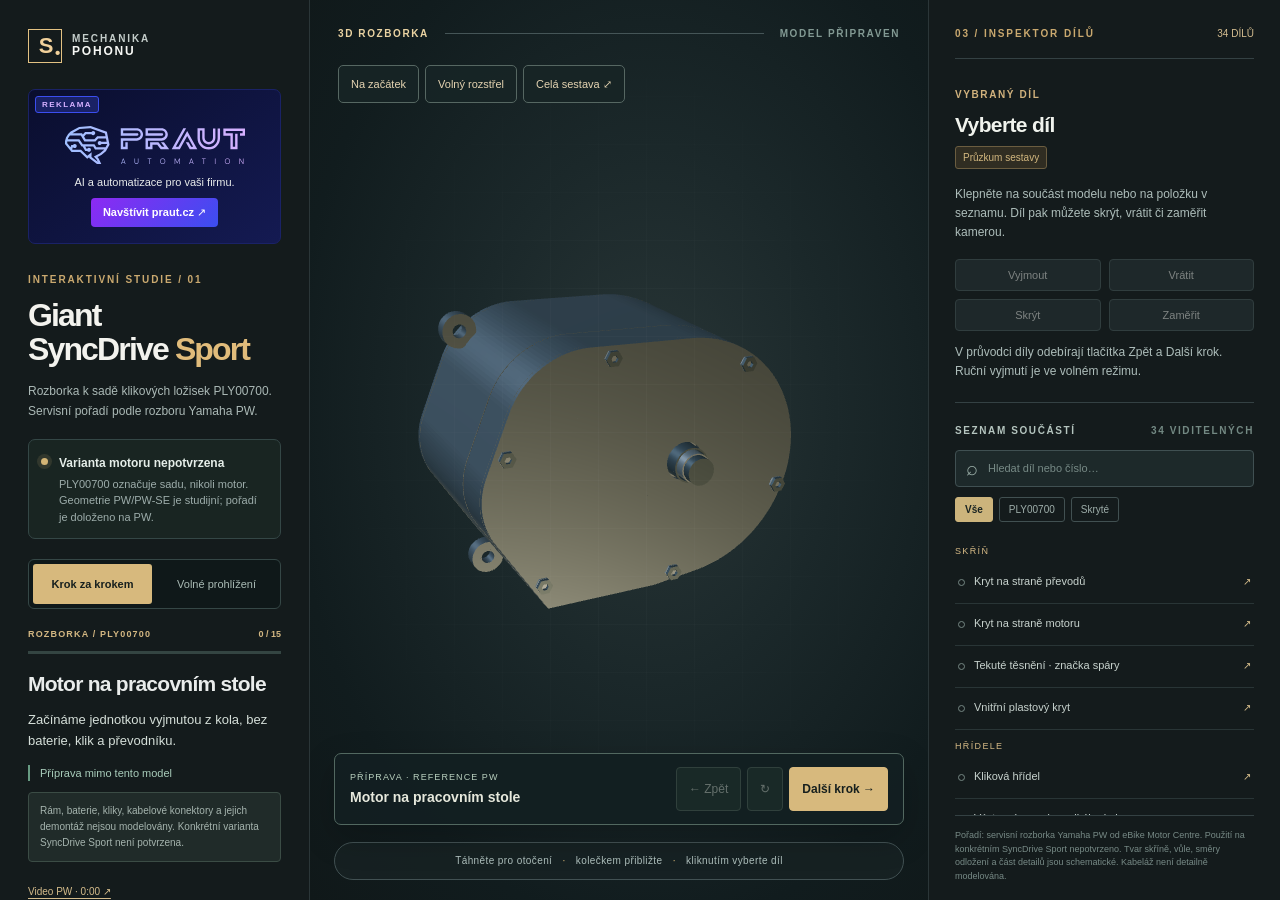
==== commit 5f864676: "Publish authentic PRAUT logo and brand colors" ====
--- a/index.html
+++ b/index.html
@@ -5,7 +5,7 @@
   <meta name="viewport" content="width=device-width, initial-scale=1">
   <title>SyncDrive Sport | Interaktivní rozborka</title>
   <meta name="description" content="Interaktivní 3D studie motoru Giant SyncDrive Sport. Rozložte sestavu, prohlédněte součásti a odlište doložené údaje od rekonstruované geometrie.">
-  <link rel="stylesheet" href="./style.css">
+  <link rel="stylesheet" href="./style.css?v=praut-2">
   <script type="importmap">{"imports":{"three":"./vendor/three.module.js"}}</script>
   <script type="module" src="./app.js"></script>
 </head>
@@ -16,7 +16,7 @@
       <aside class="ad-card">
         <span class="ad-tag">REKLAMA</span>
         <a href="https://www.praut.cz/" target="_blank" rel="noreferrer" aria-label="Přejít na web firmy PRAUT s.r.o.">
-          <h3 class="ad-title">PRAUT s.r.o.</h3>
+          <img class="ad-logo" src="./assets/praut.svg" alt="PRAUT s.r.o.">
           <p class="ad-copy">AI a automatizace pro vaši firmu.</p>
           <span class="ad-cta">Navštívit praut.cz ↗</span>
         </a>
--- a/style.css
+++ b/style.css
@@ -1,4 +1,4 @@
-:root{font-family:Inter,ui-sans-serif,-apple-system,BlinkMacSystemFont,"Segoe UI",sans-serif;color:#e9eceb;background:#101617;font-synthesis:none}*{box-sizing:border-box}html,body{margin:0;min-width:320px;height:100%}button,input{font:inherit}button{cursor:pointer}a{color:inherit}.app-shell{display:grid;grid-template-columns:310px minmax(360px,1fr) 352px;min-height:100vh;height:100vh}.left-panel,.right-panel{z-index:2;background:#141b1c;overflow:auto;scrollbar-width:thin;scrollbar-color:#394548 transparent}.left-panel{padding:29px 28px 24px;border-right:1px solid #2b3638}.right-panel{padding:28px 26px 0;border-left:1px solid #2b3638;display:flex;flex-direction:column}.brand{display:flex;gap:10px;align-items:center;font-size:10px;line-height:1.05;letter-spacing:.19em;font-weight:600;color:#c4cdca}.brand b{font-size:12px;letter-spacing:.15em;color:#f6f7f4}.brand-icon{width:34px;height:34px;border:1px solid #e3c283;display:grid;place-items:center;font-size:22px;font-weight:700;letter-spacing:-.1em;color:#f1d19b;position:relative}.brand-dot{font-size:15px;position:absolute;bottom:1px;right:3px}.eyebrow{font-size:10px;letter-spacing:.19em;font-weight:750;color:#caa96f}.left-panel>.eyebrow{margin:54px 0 14px}h1{font-size:43px;letter-spacing:-.058em;line-height:1.05;margin:0;color:#f3f3ee;font-weight:700}h1 em{font-style:normal;color:#e1bc7b}.intro{font-size:13px;line-height:1.68;color:#abb9b6;max-width:250px;margin:19px 0 26px}.status-card{display:flex;gap:11px;align-items:flex-start;border:1px solid #344746;background:#192522;padding:13px 12px;margin-bottom:30px;border-radius:7px}.status-card strong{font-size:12px;color:#e5eee9}.status-card small{display:block;color:#9dadab;font-size:11px;line-height:1.5;margin-top:5px}.pulse{width:7px;height:7px;flex:none;background:#d3b475;border-radius:50%;margin-top:5px;box-shadow:0 0 0 4px #d3b47520}.ad-card{display:flex;gap:11px;align-items:flex-start;border:1px solid #344746;background:#192522;padding:13px 12px;margin:26px 0 30px;border-radius:7px}.ad-card a{text-decoration:none;color:inherit;cursor:pointer}.ad-tag{font-size:8px;letter-spacing:.18em;font-weight:700;color:#d3b475;background:#302d22;border:1px solid #4b452e;border-radius:3px;padding:3px 6px;flex:none}.ad-title{font-size:12px;font-weight:600;color:#e5eee9;margin:0}.ad-copy{display:block;color:#9dadab;font-size:11px;line-height:1.5;margin:4px 0}.ad-cta{color:#d3b475;font-size:10px}.ad-card:hover{border-color:#d3b475}.control-title{border-top:1px solid #354143;padding-top:19px;margin:0 0 17px;display:flex;gap:11px;color:#d6ddda;letter-spacing:.14em;font-weight:750;font-size:10px}.control-title span{color:#c9a86e}.range-row{display:flex;justify-content:space-between;align-items:center;color:#e9efeb;font-size:13px;margin:2px 0 14px}.range-row output{color:#e5c48b;font-variant-numeric:tabular-nums}input[type=range]{width:100%;height:4px;appearance:none;background:#52605c;border-radius:3px;outline:none;accent-color:#e6c185}input[type=range]::-webkit-slider-thumb{appearance:none;width:16px;height:16px;background:#ecc98d;border:3px solid #29302d;border-radius:50%;box-shadow:0 0 0 2px #ecc98d}.range-endpoints{display:flex;justify-content:space-between;color:#788984;font-size:10px;margin:9px 0 31px}.toggle-button{width:100%;display:flex;align-items:center;text-align:left;gap:12px;background:transparent;border:0;color:#f1f2ec;padding:4px 0 18px}.toggle-button+ .toggle-button{padding-top:2px}.toggle-button b{display:block;font-weight:600;font-size:12px}.toggle-button small{display:block;margin-top:4px;font-size:10px;color:#899c98;line-height:1.4}.switch{width:34px;height:19px;border-radius:12px;border:1px solid #586561;flex:none;position:relative;transition:.2s}.switch:before{content:"";display:block;width:11px;height:11px;background:#84948f;border-radius:50%;position:absolute;top:3px;left:3px;transition:.2s}.toggle-button[aria-pressed=true] .switch{background:#d5b478;border-color:#d5b478}.toggle-button[aria-pressed=true] .switch:before{left:18px;background:#1b2523}.primary-action{margin-top:7px;width:100%;background:#d7b97d;border:1px solid #d7b97d;border-radius:4px;color:#17201e;font-weight:700;font-size:12px;padding:13px;display:flex;justify-content:space-between}.primary-action:hover{background:#edcf93}.text-action{width:100%;background:transparent;border:0;border-bottom:1px solid #354143;color:#c2cdc8;font-size:11px;padding:16px 1px;display:flex;justify-content:space-between}.text-action:hover{color:white}.source-note{font-size:10px;line-height:1.6;color:#778984;margin:26px 0 0}.source-note a{color:#b6aaa0;text-underline-offset:3px}.stage{background:radial-gradient(ellipse at 55% 46%,#293637 0,#1b282a 39%,#111c1e 75%,#101819 100%);min-width:0;position:relative;overflow:hidden}.stage:after{content:"";position:absolute;inset:0;pointer-events:none;background-image:linear-gradient(#ffffff06 1px,transparent 1px),linear-gradient(90deg,#ffffff06 1px,transparent 1px);background-size:48px 48px;mask-image:radial-gradient(ellipse at center,#000 13%,transparent 74%)}.stage-top{position:absolute;left:28px;right:28px;top:28px;z-index:1;display:flex;align-items:center;gap:16px;font-size:10px;letter-spacing:.16em;color:#cedad7;font-weight:700}.stage-kicker{color:#ead3a2}.stage-line{height:1px;background:#455557;flex:1}.stage-top #load-state{color:#829993}.stage-hint{position:absolute;z-index:1;left:24px;bottom:23px;font-size:10px;letter-spacing:.04em;color:#afc0bd;background:#182324d0;border:1px solid #425153;border-radius:100px;padding:10px 16px;pointer-events:none}.stage-hint i{font-style:normal;color:#d9b878;margin:0 7px}.stage-corner{position:absolute;right:28px;bottom:28px;text-align:right;color:#8ca09b;letter-spacing:.18em;font-size:9px;line-height:1.8}.stage-corner strong{font-size:12px;color:#e5e8e1}.stage-corner strong span{color:#d8b675}#canvas-wrap{position:absolute;inset:0}#canvas-wrap canvas{display:block;width:100%;height:100%;outline:none;cursor:grab}#canvas-wrap canvas:active{cursor:grabbing}.panel-top,.list-title{display:flex;justify-content:space-between;align-items:center}.panel-top{border-bottom:1px solid #344143;padding-bottom:19px}.panel-top .eyebrow{margin:0}.panel-top #part-count{font-size:10px;color:#d4bd90}.selected{padding:25px 0 20px;border-bottom:1px solid #344143;min-height:269px}.selected-label,.list-title{letter-spacing:.16em;font-size:10px;font-weight:700;color:#b5c5bf}.selected-label{color:#d1b27d}.selected h2{font-size:21px;line-height:1.17;letter-spacing:-.03em;margin:11px 0 12px;color:#f0f3ed}.fact-pill{display:inline-block;color:#d2b77f;border:1px solid #6b5d40;background:#302d22;border-radius:3px;font-size:10px;padding:5px 7px}.fact-pill.verified{background:#1e3430;border-color:#3c7668;color:#9bd0b7}.selected p{font-size:12px;line-height:1.62;color:#adbdba;min-height:50px;margin:16px 0}.selected-actions{display:flex;gap:8px}.selected-actions button{flex:1;background:#293638;border:1px solid #4d6060;color:#e5eae5;padding:9px 6px;border-radius:4px;font-size:11px}.selected-actions button:hover:not(:disabled){background:#40504f}.selected-actions button:disabled{opacity:.5;cursor:default}.detail-source{display:inline-block;color:#d5bc8b;font-size:10px;margin-top:14px;text-decoration:underline;text-underline-offset:3px}.list-title{padding:22px 0 14px}.list-title #visible-count{color:#738983}.search-wrap{display:flex;align-items:center;gap:8px;background:#1d292a;border:1px solid #405052;border-radius:4px;padding:0 10px;color:#9cb0a9}.search-wrap span{font-size:20px;line-height:0}.search-wrap input{border:0;background:transparent;color:#edf1eb;font-size:11px;width:100%;height:35px;outline:none}.search-wrap input::placeholder{color:#778a86}.filter-row{display:flex;gap:6px;margin:10px 0 13px}.filter{border:1px solid #415051;background:transparent;color:#9eaeaa;border-radius:3px;padding:6px 9px;font-size:10px}.filter.active{background:#ccb47c;border-color:#ccb47c;color:#1b2523;font-weight:700}.part-list{overflow:auto;flex:1;min-height:100px;scrollbar-color:#3d4d4d transparent;scrollbar-width:thin;padding-bottom:10px}.group-heading{position:sticky;top:0;background:#141b1c;color:#d5b985;letter-spacing:.15em;font-size:9px;padding:11px 0 6px;z-index:1}.part-item{width:100%;min-height:42px;border:0;border-bottom:1px solid #293536;background:transparent;color:#c8d3ce;text-align:left;padding:8px 3px;display:flex;align-items:center;gap:9px;font-size:11px;line-height:1.25}.part-item:hover,.part-item.active{color:#f0e5d0;background:#263332}.part-item.hidden{opacity:.55}.part-item.kit .part-indicator{background:#e3bd76;border-color:#e3bd76}.part-indicator{flex:none;width:7px;height:7px;border-radius:50%;border:1px solid #758783}.part-item span:nth-child(2){flex:1}.part-item .eye{color:#d6bd8b;font-size:10px}.disclaimer{font-size:9px;line-height:1.5;color:#778a86;padding:13px 0 17px;border-top:1px solid #344143;background:#141b1c}@media(max-width:1150px){.app-shell{grid-template-columns:270px minmax(310px,1fr) 310px}.left-panel{padding-left:20px;padding-right:20px}.right-panel{padding-left:18px;padding-right:18px}h1{font-size:38px}}@media(max-width:900px){.app-shell{height:auto;grid-template-columns:280px 1fr;grid-template-rows:minmax(560px,70vh) auto}.left-panel{grid-column:1;grid-row:1/3}.stage{grid-column:2;grid-row:1}.right-panel{grid-column:2;grid-row:2;height:600px;border-top:1px solid #2b3638}.stage-hint{left:12px;right:12px;text-align:center;font-size:9px}}@media(max-width:620px){.app-shell{display:flex;flex-direction:column;height:auto}.left-panel{order:2;padding:22px}.left-panel>.eyebrow{margin-top:24px}.stage{order:1;height:55vh;min-height:380px}.right-panel{order:3;height:650px}.stage-top{top:15px;left:15px;right:15px}.stage-hint{bottom:13px}.stage-corner{display:none}}
+:root{font-family:Inter,ui-sans-serif,-apple-system,BlinkMacSystemFont,"Segoe UI",sans-serif;color:#e9eceb;background:#101617;font-synthesis:none}*{box-sizing:border-box}html,body{margin:0;min-width:320px;height:100%}button,input{font:inherit}button{cursor:pointer}a{color:inherit}.app-shell{display:grid;grid-template-columns:310px minmax(360px,1fr) 352px;min-height:100vh;height:100vh}.left-panel,.right-panel{z-index:2;background:#141b1c;overflow:auto;scrollbar-width:thin;scrollbar-color:#394548 transparent}.left-panel{padding:29px 28px 24px;border-right:1px solid #2b3638}.right-panel{padding:28px 26px 0;border-left:1px solid #2b3638;display:flex;flex-direction:column}.brand{display:flex;gap:10px;align-items:center;font-size:10px;line-height:1.05;letter-spacing:.19em;font-weight:600;color:#c4cdca}.brand b{font-size:12px;letter-spacing:.15em;color:#f6f7f4}.brand-icon{width:34px;height:34px;border:1px solid #e3c283;display:grid;place-items:center;font-size:22px;font-weight:700;letter-spacing:-.1em;color:#f1d19b;position:relative}.brand-dot{font-size:15px;position:absolute;bottom:1px;right:3px}.eyebrow{font-size:10px;letter-spacing:.19em;font-weight:750;color:#caa96f}.left-panel>.eyebrow{margin:54px 0 14px}h1{font-size:43px;letter-spacing:-.058em;line-height:1.05;margin:0;color:#f3f3ee;font-weight:700}h1 em{font-style:normal;color:#e1bc7b}.intro{font-size:13px;line-height:1.68;color:#abb9b6;max-width:250px;margin:19px 0 26px}.status-card{display:flex;gap:11px;align-items:flex-start;border:1px solid #344746;background:#192522;padding:13px 12px;margin-bottom:30px;border-radius:7px}.status-card strong{font-size:12px;color:#e5eee9}.status-card small{display:block;color:#9dadab;font-size:11px;line-height:1.5;margin-top:5px}.pulse{width:7px;height:7px;flex:none;background:#d3b475;border-radius:50%;margin-top:5px;box-shadow:0 0 0 4px #d3b47520}.ad-card{position:relative;border:1px solid #1a2266;background:linear-gradient(145deg,#0a0e2e 0%,#141a52 100%);padding:36px 12px 16px;margin:26px 0 30px;border-radius:7px;text-align:center}.ad-tag{position:absolute;top:6px;left:6px;font-size:8px;letter-spacing:.18em;font-weight:700;color:#D6B0FF;background:#1a2266;border:1px solid #3B4EF0;border-radius:3px;padding:3px 6px}.ad-card a{display:block;color:inherit;text-decoration:none;cursor:pointer}.ad-logo{width:180px;max-width:100%;height:auto;display:block;margin:0 auto 10px}.ad-copy{color:#e9eceb;font-size:11px;line-height:1.5;margin:0 0 8px}.ad-cta{display:inline-block;padding:8px 12px;border-radius:4px;background:linear-gradient(135deg,#8D2AF3 0%,#3B4EF0 100%);color:#fff;font-size:11px;font-weight:700}.ad-card:hover{border-color:#8D2AF3}.control-title{border-top:1px solid #354143;padding-top:19px;margin:0 0 17px;display:flex;gap:11px;color:#d6ddda;letter-spacing:.14em;font-weight:750;font-size:10px}.control-title span{color:#c9a86e}.range-row{display:flex;justify-content:space-between;align-items:center;color:#e9efeb;font-size:13px;margin:2px 0 14px}.range-row output{color:#e5c48b;font-variant-numeric:tabular-nums}input[type=range]{width:100%;height:4px;appearance:none;background:#52605c;border-radius:3px;outline:none;accent-color:#e6c185}input[type=range]::-webkit-slider-thumb{appearance:none;width:16px;height:16px;background:#ecc98d;border:3px solid #29302d;border-radius:50%;box-shadow:0 0 0 2px #ecc98d}.range-endpoints{display:flex;justify-content:space-between;color:#788984;font-size:10px;margin:9px 0 31px}.toggle-button{width:100%;display:flex;align-items:center;text-align:left;gap:12px;background:transparent;border:0;color:#f1f2ec;padding:4px 0 18px}.toggle-button+ .toggle-button{padding-top:2px}.toggle-button b{display:block;font-weight:600;font-size:12px}.toggle-button small{display:block;margin-top:4px;font-size:10px;color:#899c98;line-height:1.4}.switch{width:34px;height:19px;border-radius:12px;border:1px solid #586561;flex:none;position:relative;transition:.2s}.switch:before{content:"";display:block;width:11px;height:11px;background:#84948f;border-radius:50%;position:absolute;top:3px;left:3px;transition:.2s}.toggle-button[aria-pressed=true] .switch{background:#d5b478;border-color:#d5b478}.toggle-button[aria-pressed=true] .switch:before{left:18px;background:#1b2523}.primary-action{margin-top:7px;width:100%;background:#d7b97d;border:1px solid #d7b97d;border-radius:4px;color:#17201e;font-weight:700;font-size:12px;padding:13px;display:flex;justify-content:space-between}.primary-action:hover{background:#edcf93}.text-action{width:100%;background:transparent;border:0;border-bottom:1px solid #354143;color:#c2cdc8;font-size:11px;padding:16px 1px;display:flex;justify-content:space-between}.text-action:hover{color:white}.source-note{font-size:10px;line-height:1.6;color:#778984;margin:26px 0 0}.source-note a{color:#b6aaa0;text-underline-offset:3px}.stage{background:radial-gradient(ellipse at 55% 46%,#293637 0,#1b282a 39%,#111c1e 75%,#101819 100%);min-width:0;position:relative;overflow:hidden}.stage:after{content:"";position:absolute;inset:0;pointer-events:none;background-image:linear-gradient(#ffffff06 1px,transparent 1px),linear-gradient(90deg,#ffffff06 1px,transparent 1px);background-size:48px 48px;mask-image:radial-gradient(ellipse at center,#000 13%,transparent 74%)}.stage-top{position:absolute;left:28px;right:28px;top:28px;z-index:1;display:flex;align-items:center;gap:16px;font-size:10px;letter-spacing:.16em;color:#cedad7;font-weight:700}.stage-kicker{color:#ead3a2}.stage-line{height:1px;background:#455557;flex:1}.stage-top #load-state{color:#829993}.stage-hint{position:absolute;z-index:1;left:24px;bottom:23px;font-size:10px;letter-spacing:.04em;color:#afc0bd;background:#182324d0;border:1px solid #425153;border-radius:100px;padding:10px 16px;pointer-events:none}.stage-hint i{font-style:normal;color:#d9b878;margin:0 7px}.stage-corner{position:absolute;right:28px;bottom:28px;text-align:right;color:#8ca09b;letter-spacing:.18em;font-size:9px;line-height:1.8}.stage-corner strong{font-size:12px;color:#e5e8e1}.stage-corner strong span{color:#d8b675}#canvas-wrap{position:absolute;inset:0}#canvas-wrap canvas{display:block;width:100%;height:100%;outline:none;cursor:grab}#canvas-wrap canvas:active{cursor:grabbing}.panel-top,.list-title{display:flex;justify-content:space-between;align-items:center}.panel-top{border-bottom:1px solid #344143;padding-bottom:19px}.panel-top .eyebrow{margin:0}.panel-top #part-count{font-size:10px;color:#d4bd90}.selected{padding:25px 0 20px;border-bottom:1px solid #344143;min-height:269px}.selected-label,.list-title{letter-spacing:.16em;font-size:10px;font-weight:700;color:#b5c5bf}.selected-label{color:#d1b27d}.selected h2{font-size:21px;line-height:1.17;letter-spacing:-.03em;margin:11px 0 12px;color:#f0f3ed}.fact-pill{display:inline-block;color:#d2b77f;border:1px solid #6b5d40;background:#302d22;border-radius:3px;font-size:10px;padding:5px 7px}.fact-pill.verified{background:#1e3430;border-color:#3c7668;color:#9bd0b7}.selected p{font-size:12px;line-height:1.62;color:#adbdba;min-height:50px;margin:16px 0}.selected-actions{display:flex;gap:8px}.selected-actions button{flex:1;background:#293638;border:1px solid #4d6060;color:#e5eae5;padding:9px 6px;border-radius:4px;font-size:11px}.selected-actions button:hover:not(:disabled){background:#40504f}.selected-actions button:disabled{opacity:.5;cursor:default}.detail-source{display:inline-block;color:#d5bc8b;font-size:10px;margin-top:14px;text-decoration:underline;text-underline-offset:3px}.list-title{padding:22px 0 14px}.list-title #visible-count{color:#738983}.search-wrap{display:flex;align-items:center;gap:8px;background:#1d292a;border:1px solid #405052;border-radius:4px;padding:0 10px;color:#9cb0a9}.search-wrap span{font-size:20px;line-height:0}.search-wrap input{border:0;background:transparent;color:#edf1eb;font-size:11px;width:100%;height:35px;outline:none}.search-wrap input::placeholder{color:#778a86}.filter-row{display:flex;gap:6px;margin:10px 0 13px}.filter{border:1px solid #415051;background:transparent;color:#9eaeaa;border-radius:3px;padding:6px 9px;font-size:10px}.filter.active{background:#ccb47c;border-color:#ccb47c;color:#1b2523;font-weight:700}.part-list{overflow:auto;flex:1;min-height:100px;scrollbar-color:#3d4d4d transparent;scrollbar-width:thin;padding-bottom:10px}.group-heading{position:sticky;top:0;background:#141b1c;color:#d5b985;letter-spacing:.15em;font-size:9px;padding:11px 0 6px;z-index:1}.part-item{width:100%;min-height:42px;border:0;border-bottom:1px solid #293536;background:transparent;color:#c8d3ce;text-align:left;padding:8px 3px;display:flex;align-items:center;gap:9px;font-size:11px;line-height:1.25}.part-item:hover,.part-item.active{color:#f0e5d0;background:#263332}.part-item.hidden{opacity:.55}.part-item.kit .part-indicator{background:#e3bd76;border-color:#e3bd76}.part-indicator{flex:none;width:7px;height:7px;border-radius:50%;border:1px solid #758783}.part-item span:nth-child(2){flex:1}.part-item .eye{color:#d6bd8b;font-size:10px}.disclaimer{font-size:9px;line-height:1.5;color:#778a86;padding:13px 0 17px;border-top:1px solid #344143;background:#141b1c}@media(max-width:1150px){.app-shell{grid-template-columns:270px minmax(310px,1fr) 310px}.left-panel{padding-left:20px;padding-right:20px}.right-panel{padding-left:18px;padding-right:18px}h1{font-size:38px}}@media(max-width:900px){.app-shell{height:auto;grid-template-columns:280px 1fr;grid-template-rows:minmax(560px,70vh) auto}.left-panel{grid-column:1;grid-row:1/3}.stage{grid-column:2;grid-row:1}.right-panel{grid-column:2;grid-row:2;height:600px;border-top:1px solid #2b3638}.stage-hint{left:12px;right:12px;text-align:center;font-size:9px}}@media(max-width:620px){.app-shell{display:flex;flex-direction:column;height:auto}.left-panel{order:2;padding:22px}.left-panel>.eyebrow{margin-top:24px}.stage{order:1;height:55vh;min-height:380px}.right-panel{order:3;height:650px}.stage-top{top:15px;left:15px;right:15px}.stage-hint{bottom:13px}.stage-corner{display:none}}
 
 .selected code{display:block;font-size:10px;color:#8ea7a1;margin:-4px 0 10px}.selected-actions{display:grid;grid-template-columns:1fr 1fr;gap:8px}.selected-actions button{flex:auto}
 
